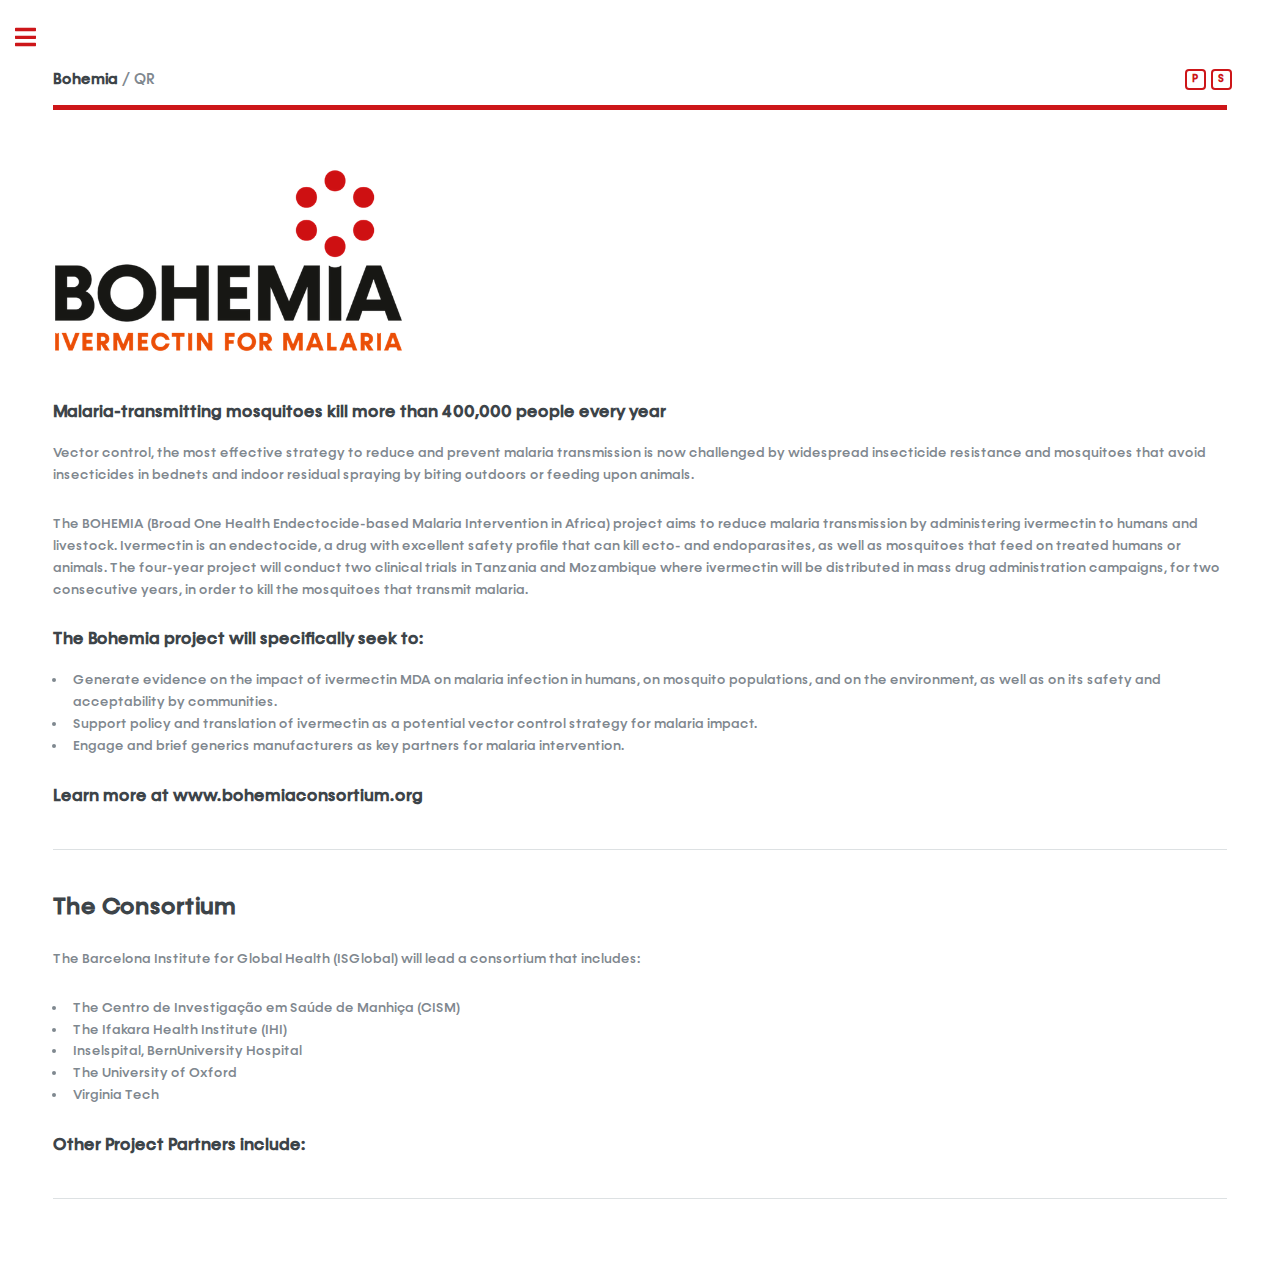
==== bohemia.html @ 55db7f3d "change to bohemia qr site" ====
<!DOCTYPE HTML>
<!--
	Editorial by HTML5 UP
	html5up.net | @ajlkn
	Free for personal and commercial use under the CCA 3.0 license (html5up.net/license)
-->
<html>
	<head>
		<title>Bohemia QR</title>
		<meta charset="utf-8" />
		<meta name="viewport" content="width=device-width, initial-scale=1, user-scalable=no" />
		<link rel="stylesheet" href="assets/css/main.css" />
	</head>
	<body class="is-preload">

		<!-- Wrapper -->
			<div id="wrapper">

				<!-- Main -->
					<div id="main">
						<div class="inner">

							<!-- Header -->
								<header id="header">
									<a href="index.html" class="logo"><strong>Bohemia</strong> / QR</a>
									<ul class="icons">
										<li><a href="#" class="button small"><span class="label">P</span></a></li>
										<li><a href="#" class="button small"><span class="label">S</span></a></li>
									</ul>
								</header>

							<!-- Content -->
								<section>

									<span class="image main"><img src="images/bohemia_logo.png" alt="" /></span>
                                    
                                    <h3>Malaria-transmitting mosquitoes kill more than 400,000 people every year</h3>
									<p>Vector control, the most effective strategy to reduce and prevent malaria transmission is now challenged by widespread insecticide resistance and mosquitoes that avoid insecticides in bednets and indoor residual spraying by biting outdoors or feeding upon animals.</p>
                                    <p>The BOHEMIA (Broad One Health Endectocide-based Malaria Intervention in Africa) project aims to reduce malaria transmission by administering ivermectin to humans and livestock. Ivermectin is an endectocide, a drug with excellent safety profile that can kill ecto- and endoparasites, as well as mosquitoes that feed on treated humans or animals. The four-year project will conduct two clinical trials in Tanzania and Mozambique where ivermectin will be distributed in mass drug administration campaigns, for two consecutive years, in order to kill the mosquitoes that transmit malaria.</p>
                                    
                                    <h3>The Bohemia project will specifically seek to:</h3>
                                    <ul>
                                        <li>Generate evidence on the impact of ivermectin MDA on malaria infection in humans, on mosquito populations, and on the environment, as well as on its safety and acceptability by communities.</li>
                                        <li>Support policy and translation of ivermectin as a potential vector control strategy for malaria impact.</li>
                                        <li>Engage and brief generics manufacturers as key partners for malaria intervention.</li>
                                    </ul>
                                    
                                    <h3>Learn more at <a href="www.bohemiaconsortium.org" target="_blank">www.bohemiaconsortium.org</a></h3>

									<hr class="major" />

									<h2>The Consortium</h2>
                                    <p>The Barcelona Institute for Global Health (ISGlobal) will lead a consortium that includes:</p>
                                    <ul>
                                        <li>The Centro de Investigação em Saúde de Manhiça (CISM)</li>
                                        <li>The Ifakara Health Institute (IHI)</li>
                                        <li>Inselspital, BernUniversity Hospital</li>
                                        <li>The University of Oxford</li>
                                        <li>Virginia Tech</li>
                                    </ul>
                                    
                                    <h3>Other Project Partners include:</h3>
								

									<hr class="major" />


								</section>
    

						</div>
					</div>

								<!-- Sidebar -->
					<div id="sidebar">
						<div class="inner">

							<!-- Menu -->
								<nav id="menu">
									<header class="major">
										<h2>Menu</h2>
									</header>
									<ul>
										<li><a href="index.html">Homepage</a></li>
										<li><a href="bohemia.html">About the Bohemia Project</a></li>
                                        <li>
											<span class="opener">Information for Fieldworkers</span>
											<ul>
												<li><a href="census_user_guide.pdf" target="_blank">Census Data Entry Guide</a></li>
												<li><a href="faq.html">FAQ</a></li>
											</ul>
										</li>
										<li><a href="fwdata.html">Fieldworker Data</a></li>
                                        <li><a href="contact.html">Contact</a></li>
									</ul>
                            </nav>
                            <!-- Icons -->
								<footer id="footer">
									<ul class="icons">
										<li><a href="#" class="icon brands fa-twitter"><span class="label">Twitter</span></a></li>
										<li><a href="#" class="icon brands fa-facebook-f"><span class="label">Facebook</span></a></li>
										<li><a href="#" class="icon brands fa-instagram"><span class="label">Instagram</span></a></li>
									</ul>
								</footer>
						</div>
					</div>

						</div>
	

		<!-- Scripts -->
			<script src="assets/js/jquery.min.js"></script>
			<script src="assets/js/browser.min.js"></script>
			<script src="assets/js/breakpoints.min.js"></script>
			<script src="assets/js/util.js"></script>
			<script src="assets/js/main.js"></script>

	</body>
</html>
---- assets/css/main.css ----
@import url(fontawesome-all.min.css);
@import url("https://fonts.googleapis.com/css?family=Open+Sans:400,600,400italic,600italic|Roboto+Slab:400,700");
@font-face {
  font-family: 'Konnect-Medium';
  src: url('/assets/KonnectMedium/Konnect-Medium.eot');
  src: url('/assets/KonnectMedium/Konnect-Medium.eot?#iefix') format('embedded-opentype'),
       url('/assets/KonnectMedium/Konnect-Medium.svg#Konnect-Medium') format('svg'),
       url('/assets/KonnectMedium/Konnect-Medium.ttf') format('truetype'),
       url('/assets/KonnectMedium/Konnect-Medium.woff') format('woff'),
       url('/assets/KonnectMedium/Konnect-Medium.woff2') format('woff2');
  font-weight: normal;
  font-style: normal;
}
/*
	Editorial by HTML5 UP
	html5up.net | @ajlkn
	Free for personal and commercial use under the CCA 3.0 license (html5up.net/license)
*/
html, body, div, span, applet, object,
iframe, h1, h2, h3, h4, h5, h6, p, blockquote,
pre, a, abbr, acronym, address, big, cite,
code, del, dfn, em, img, ins, kbd, q, s, samp,
small, strike, strong, sub, sup, tt, var, b,
u, i, center, dl, dt, dd, ol, ul, li, fieldset,
form, label, legend, table, caption, tbody,
tfoot, thead, tr, th, td, article, aside,
canvas, details, embed, figure, figcaption,
footer, header, hgroup, menu, nav, output, ruby,
section, summary, time, mark, audio, video {
  margin: 0;
  padding: 0;
  border: 0;
  font-size: 100%;
  font: inherit;
  vertical-align: baseline; }

article, aside, details, figcaption, figure,
footer, header, hgroup, menu, nav, section {
  display: block; }

body {
  line-height: 1; }

ol, ul {
  list-style: none; }

blockquote, q {
  quotes: none; }
  blockquote:before, blockquote:after, q:before, q:after {
    content: '';
    content: none; }

table {
  border-collapse: collapse;
  border-spacing: 0; }

body {
  -webkit-text-size-adjust: none; }

mark {
  background-color: transparent;
  color: inherit; }

input::-moz-focus-inner {
  border: 0;
  padding: 0; }

input, select, textarea {
  -moz-appearance: none;
  -webkit-appearance: none;
  -ms-appearance: none;
  appearance: none; }

/* Basic */
@-ms-viewport {
  width: device-width; }

body {
  -ms-overflow-style: scrollbar; }

@media screen and (max-width: 480px) {
  html, body {
    min-width: 320px; } }

html {
  box-sizing: border-box; }

*, *:before, *:after {
  box-sizing: inherit; }

body {
  background: #ffffff; }
  body.is-preload *, body.is-preload *:before, body.is-preload *:after, body.is-resizing *, body.is-resizing *:before, body.is-resizing *:after {
    -moz-animation: none !important;
    -webkit-animation: none !important;
    -ms-animation: none !important;
    animation: none !important;
    -moz-transition: none !important;
    -webkit-transition: none !important;
    -ms-transition: none !important;
    transition: none !important; }

/* Type */
body, input, select, textarea {
  color: #7f888f;
  font-family: 'Konnect-Medium';
  font-size: 13pt;
  font-weight: 400;
  line-height: 1.65; }
  @media screen and (max-width: 1680px) {
    body, input, select, textarea {
      font-size: 11pt; } }
  @media screen and (max-width: 1280px) {
    body, input, select, textarea {
      font-size: 10pt; } }
  @media screen and (max-width: 360px) {
    body, input, select, textarea {
      font-size: 9pt; } }

a {
  -moz-transition: color 0.2s ease-in-out, border-bottom-color 0.2s ease-in-out;
  -webkit-transition: color 0.2s ease-in-out, border-bottom-color 0.2s ease-in-out;
  -ms-transition: color 0.2s ease-in-out, border-bottom-color 0.2s ease-in-out;
  transition: color 0.2s ease-in-out, border-bottom-color 0.2s ease-in-out;
  border-bottom: dotted 1px;
  color: rgb(205, 22, 25);
  text-decoration: none; }
  a:hover {
    border-bottom-color: rgb(205, 22, 25);
    color: rgb(205, 22, 25) !important; }
    a:hover strong {
      color: inherit; }

strong, b {
  color: #3d4449;
  font-weight: 600; }

em, i {
  font-style: italic; }

p {
  margin: 0 0 2em 0; }

h1, h2, h3, h4, h5, h6 {
  color: #3d4449;
  font-family: 'Konnect-Medium';
  font-weight: 700;
  line-height: 1.5;
  margin: 0 0 1em 0; }
  h1 a, h2 a, h3 a, h4 a, h5 a, h6 a {
    color: inherit;
    text-decoration: none;
    border-bottom: 0; }

h1 {
  font-size: 4em;
  margin: 0 0 0.5em 0;
  line-height: 1.3; }

h2 {
  font-size: 1.75em; }

h3 {
  font-size: 1.25em; }

h4 {
  font-size: 1.1em; }

h5 {
  font-size: 0.9em; }

h6 {
  font-size: 0.7em; }

@media screen and (max-width: 1680px) {
  h1 {
    font-size: 3.5em; } }

@media screen and (max-width: 980px) {
  h1 {
    font-size: 3.25em; } }

@media screen and (max-width: 736px) {
  h1 {
    font-size: 2em;
    line-height: 1.4; }
  h2 {
    font-size: 1.5em; } }

sub {
  font-size: 0.8em;
  position: relative;
  top: 0.5em; }

sup {
  font-size: 0.8em;
  position: relative;
  top: -0.5em; }

blockquote {
  border-left: solid 3px rgba(210, 215, 217, 0.75);
  font-style: italic;
  margin: 0 0 2em 0;
  padding: 0.5em 0 0.5em 2em; }

code {
  background: rgba(230, 235, 237, 0.25);
  border-radius: 0.375em;
  border: solid 1px rgba(210, 215, 217, 0.75);
  font-family: "Courier New", monospace;
  font-size: 0.9em;
  margin: 0 0.25em;
  padding: 0.25em 0.65em; }

pre {
  -webkit-overflow-scrolling: touch;
  font-family: "Courier New", monospace;
  font-size: 0.9em;
  margin: 0 0 2em 0; }
  pre code {
    display: block;
    line-height: 1.75;
    padding: 1em 1.5em;
    overflow-x: auto; }

hr {
  border: 0;
  border-bottom: solid 1px rgba(210, 215, 217, 0.75);
  margin: 2em 0; }
  hr.major {
    margin: 3em 0; }

.align-left {
  text-align: left; }

.align-center {
  text-align: center; }

.align-right {
  text-align: right; }

/* Row */
.row {
  display: flex;
  flex-wrap: wrap;
  box-sizing: border-box;
  align-items: stretch; }
  .row > * {
    box-sizing: border-box; }
  .row.gtr-uniform > * > :last-child {
    margin-bottom: 0; }
  .row.aln-left {
    justify-content: flex-start; }
  .row.aln-center {
    justify-content: center; }
  .row.aln-right {
    justify-content: flex-end; }
  .row.aln-top {
    align-items: flex-start; }
  .row.aln-middle {
    align-items: center; }
  .row.aln-bottom {
    align-items: flex-end; }
  .row > .imp {
    order: -1; }
  .row > .col-1 {
    width: 8.33333%; }
  .row > .off-1 {
    margin-left: 8.33333%; }
  .row > .col-2 {
    width: 16.66667%; }
  .row > .off-2 {
    margin-left: 16.66667%; }
  .row > .col-3 {
    width: 25%; }
  .row > .off-3 {
    margin-left: 25%; }
  .row > .col-4 {
    width: 33.33333%; }
  .row > .off-4 {
    margin-left: 33.33333%; }
  .row > .col-5 {
    width: 41.66667%; }
  .row > .off-5 {
    margin-left: 41.66667%; }
  .row > .col-6 {
    width: 50%; }
  .row > .off-6 {
    margin-left: 50%; }
  .row > .col-7 {
    width: 58.33333%; }
  .row > .off-7 {
    margin-left: 58.33333%; }
  .row > .col-8 {
    width: 66.66667%; }
  .row > .off-8 {
    margin-left: 66.66667%; }
  .row > .col-9 {
    width: 75%; }
  .row > .off-9 {
    margin-left: 75%; }
  .row > .col-10 {
    width: 83.33333%; }
  .row > .off-10 {
    margin-left: 83.33333%; }
  .row > .col-11 {
    width: 91.66667%; }
  .row > .off-11 {
    margin-left: 91.66667%; }
  .row > .col-12 {
    width: 100%; }
  .row > .off-12 {
    margin-left: 100%; }
  .row.gtr-0 {
    margin-top: 0;
    margin-left: 0em; }
    .row.gtr-0 > * {
      padding: 0 0 0 0em; }
    .row.gtr-0.gtr-uniform {
      margin-top: 0em; }
      .row.gtr-0.gtr-uniform > * {
        padding-top: 0em; }
  .row.gtr-25 {
    margin-top: 0;
    margin-left: -0.375em; }
    .row.gtr-25 > * {
      padding: 0 0 0 0.375em; }
    .row.gtr-25.gtr-uniform {
      margin-top: -0.375em; }
      .row.gtr-25.gtr-uniform > * {
        padding-top: 0.375em; }
  .row.gtr-50 {
    margin-top: 0;
    margin-left: -0.75em; }
    .row.gtr-50 > * {
      padding: 0 0 0 0.75em; }
    .row.gtr-50.gtr-uniform {
      margin-top: -0.75em; }
      .row.gtr-50.gtr-uniform > * {
        padding-top: 0.75em; }
  .row {
    margin-top: 0;
    margin-left: -1.5em; }
    .row > * {
      padding: 0 0 0 1.5em; }
    .row.gtr-uniform {
      margin-top: -1.5em; }
      .row.gtr-uniform > * {
        padding-top: 1.5em; }
  .row.gtr-150 {
    margin-top: 0;
    margin-left: -2.25em; }
    .row.gtr-150 > * {
      padding: 0 0 0 2.25em; }
    .row.gtr-150.gtr-uniform {
      margin-top: -2.25em; }
      .row.gtr-150.gtr-uniform > * {
        padding-top: 2.25em; }
  .row.gtr-200 {
    margin-top: 0;
    margin-left: -3em; }
    .row.gtr-200 > * {
      padding: 0 0 0 3em; }
    .row.gtr-200.gtr-uniform {
      margin-top: -3em; }
      .row.gtr-200.gtr-uniform > * {
        padding-top: 3em; }
  @media screen and (max-width: 1680px) {
    .row {
      display: flex;
      flex-wrap: wrap;
      box-sizing: border-box;
      align-items: stretch; }
      .row > * {
        box-sizing: border-box; }
      .row.gtr-uniform > * > :last-child {
        margin-bottom: 0; }
      .row.aln-left {
        justify-content: flex-start; }
      .row.aln-center {
        justify-content: center; }
      .row.aln-right {
        justify-content: flex-end; }
      .row.aln-top {
        align-items: flex-start; }
      .row.aln-middle {
        align-items: center; }
      .row.aln-bottom {
        align-items: flex-end; }
      .row > .imp-xlarge {
        order: -1; }
      .row > .col-1-xlarge {
        width: 8.33333%; }
      .row > .off-1-xlarge {
        margin-left: 8.33333%; }
      .row > .col-2-xlarge {
        width: 16.66667%; }
      .row > .off-2-xlarge {
        margin-left: 16.66667%; }
      .row > .col-3-xlarge {
        width: 25%; }
      .row > .off-3-xlarge {
        margin-left: 25%; }
      .row > .col-4-xlarge {
        width: 33.33333%; }
      .row > .off-4-xlarge {
        margin-left: 33.33333%; }
      .row > .col-5-xlarge {
        width: 41.66667%; }
      .row > .off-5-xlarge {
        margin-left: 41.66667%; }
      .row > .col-6-xlarge {
        width: 50%; }
      .row > .off-6-xlarge {
        margin-left: 50%; }
      .row > .col-7-xlarge {
        width: 58.33333%; }
      .row > .off-7-xlarge {
        margin-left: 58.33333%; }
      .row > .col-8-xlarge {
        width: 66.66667%; }
      .row > .off-8-xlarge {
        margin-left: 66.66667%; }
      .row > .col-9-xlarge {
        width: 75%; }
      .row > .off-9-xlarge {
        margin-left: 75%; }
      .row > .col-10-xlarge {
        width: 83.33333%; }
      .row > .off-10-xlarge {
        margin-left: 83.33333%; }
      .row > .col-11-xlarge {
        width: 91.66667%; }
      .row > .off-11-xlarge {
        margin-left: 91.66667%; }
      .row > .col-12-xlarge {
        width: 100%; }
      .row > .off-12-xlarge {
        margin-left: 100%; }
      .row.gtr-0 {
        margin-top: 0;
        margin-left: 0em; }
        .row.gtr-0 > * {
          padding: 0 0 0 0em; }
        .row.gtr-0.gtr-uniform {
          margin-top: 0em; }
          .row.gtr-0.gtr-uniform > * {
            padding-top: 0em; }
      .row.gtr-25 {
        margin-top: 0;
        margin-left: -0.375em; }
        .row.gtr-25 > * {
          padding: 0 0 0 0.375em; }
        .row.gtr-25.gtr-uniform {
          margin-top: -0.375em; }
          .row.gtr-25.gtr-uniform > * {
            padding-top: 0.375em; }
      .row.gtr-50 {
        margin-top: 0;
        margin-left: -0.75em; }
        .row.gtr-50 > * {
          padding: 0 0 0 0.75em; }
        .row.gtr-50.gtr-uniform {
          margin-top: -0.75em; }
          .row.gtr-50.gtr-uniform > * {
            padding-top: 0.75em; }
      .row {
        margin-top: 0;
        margin-left: -1.5em; }
        .row > * {
          padding: 0 0 0 1.5em; }
        .row.gtr-uniform {
          margin-top: -1.5em; }
          .row.gtr-uniform > * {
            padding-top: 1.5em; }
      .row.gtr-150 {
        margin-top: 0;
        margin-left: -2.25em; }
        .row.gtr-150 > * {
          padding: 0 0 0 2.25em; }
        .row.gtr-150.gtr-uniform {
          margin-top: -2.25em; }
          .row.gtr-150.gtr-uniform > * {
            padding-top: 2.25em; }
      .row.gtr-200 {
        margin-top: 0;
        margin-left: -3em; }
        .row.gtr-200 > * {
          padding: 0 0 0 3em; }
        .row.gtr-200.gtr-uniform {
          margin-top: -3em; }
          .row.gtr-200.gtr-uniform > * {
            padding-top: 3em; } }
  @media screen and (max-width: 1280px) {
    .row {
      display: flex;
      flex-wrap: wrap;
      box-sizing: border-box;
      align-items: stretch; }
      .row > * {
        box-sizing: border-box; }
      .row.gtr-uniform > * > :last-child {
        margin-bottom: 0; }
      .row.aln-left {
        justify-content: flex-start; }
      .row.aln-center {
        justify-content: center; }
      .row.aln-right {
        justify-content: flex-end; }
      .row.aln-top {
        align-items: flex-start; }
      .row.aln-middle {
        align-items: center; }
      .row.aln-bottom {
        align-items: flex-end; }
      .row > .imp-large {
        order: -1; }
      .row > .col-1-large {
        width: 8.33333%; }
      .row > .off-1-large {
        margin-left: 8.33333%; }
      .row > .col-2-large {
        width: 16.66667%; }
      .row > .off-2-large {
        margin-left: 16.66667%; }
      .row > .col-3-large {
        width: 25%; }
      .row > .off-3-large {
        margin-left: 25%; }
      .row > .col-4-large {
        width: 33.33333%; }
      .row > .off-4-large {
        margin-left: 33.33333%; }
      .row > .col-5-large {
        width: 41.66667%; }
      .row > .off-5-large {
        margin-left: 41.66667%; }
      .row > .col-6-large {
        width: 50%; }
      .row > .off-6-large {
        margin-left: 50%; }
      .row > .col-7-large {
        width: 58.33333%; }
      .row > .off-7-large {
        margin-left: 58.33333%; }
      .row > .col-8-large {
        width: 66.66667%; }
      .row > .off-8-large {
        margin-left: 66.66667%; }
      .row > .col-9-large {
        width: 75%; }
      .row > .off-9-large {
        margin-left: 75%; }
      .row > .col-10-large {
        width: 83.33333%; }
      .row > .off-10-large {
        margin-left: 83.33333%; }
      .row > .col-11-large {
        width: 91.66667%; }
      .row > .off-11-large {
        margin-left: 91.66667%; }
      .row > .col-12-large {
        width: 100%; }
      .row > .off-12-large {
        margin-left: 100%; }
      .row.gtr-0 {
        margin-top: 0;
        margin-left: 0em; }
        .row.gtr-0 > * {
          padding: 0 0 0 0em; }
        .row.gtr-0.gtr-uniform {
          margin-top: 0em; }
          .row.gtr-0.gtr-uniform > * {
            padding-top: 0em; }
      .row.gtr-25 {
        margin-top: 0;
        margin-left: -0.375em; }
        .row.gtr-25 > * {
          padding: 0 0 0 0.375em; }
        .row.gtr-25.gtr-uniform {
          margin-top: -0.375em; }
          .row.gtr-25.gtr-uniform > * {
            padding-top: 0.375em; }
      .row.gtr-50 {
        margin-top: 0;
        margin-left: -0.75em; }
        .row.gtr-50 > * {
          padding: 0 0 0 0.75em; }
        .row.gtr-50.gtr-uniform {
          margin-top: -0.75em; }
          .row.gtr-50.gtr-uniform > * {
            padding-top: 0.75em; }
      .row {
        margin-top: 0;
        margin-left: -1.5em; }
        .row > * {
          padding: 0 0 0 1.5em; }
        .row.gtr-uniform {
          margin-top: -1.5em; }
          .row.gtr-uniform > * {
            padding-top: 1.5em; }
      .row.gtr-150 {
        margin-top: 0;
        margin-left: -2.25em; }
        .row.gtr-150 > * {
          padding: 0 0 0 2.25em; }
        .row.gtr-150.gtr-uniform {
          margin-top: -2.25em; }
          .row.gtr-150.gtr-uniform > * {
            padding-top: 2.25em; }
      .row.gtr-200 {
        margin-top: 0;
        margin-left: -3em; }
        .row.gtr-200 > * {
          padding: 0 0 0 3em; }
        .row.gtr-200.gtr-uniform {
          margin-top: -3em; }
          .row.gtr-200.gtr-uniform > * {
            padding-top: 3em; } }
  @media screen and (max-width: 980px) {
    .row {
      display: flex;
      flex-wrap: wrap;
      box-sizing: border-box;
      align-items: stretch; }
      .row > * {
        box-sizing: border-box; }
      .row.gtr-uniform > * > :last-child {
        margin-bottom: 0; }
      .row.aln-left {
        justify-content: flex-start; }
      .row.aln-center {
        justify-content: center; }
      .row.aln-right {
        justify-content: flex-end; }
      .row.aln-top {
        align-items: flex-start; }
      .row.aln-middle {
        align-items: center; }
      .row.aln-bottom {
        align-items: flex-end; }
      .row > .imp-medium {
        order: -1; }
      .row > .col-1-medium {
        width: 8.33333%; }
      .row > .off-1-medium {
        margin-left: 8.33333%; }
      .row > .col-2-medium {
        width: 16.66667%; }
      .row > .off-2-medium {
        margin-left: 16.66667%; }
      .row > .col-3-medium {
        width: 25%; }
      .row > .off-3-medium {
        margin-left: 25%; }
      .row > .col-4-medium {
        width: 33.33333%; }
      .row > .off-4-medium {
        margin-left: 33.33333%; }
      .row > .col-5-medium {
        width: 41.66667%; }
      .row > .off-5-medium {
        margin-left: 41.66667%; }
      .row > .col-6-medium {
        width: 50%; }
      .row > .off-6-medium {
        margin-left: 50%; }
      .row > .col-7-medium {
        width: 58.33333%; }
      .row > .off-7-medium {
        margin-left: 58.33333%; }
      .row > .col-8-medium {
        width: 66.66667%; }
      .row > .off-8-medium {
        margin-left: 66.66667%; }
      .row > .col-9-medium {
        width: 75%; }
      .row > .off-9-medium {
        margin-left: 75%; }
      .row > .col-10-medium {
        width: 83.33333%; }
      .row > .off-10-medium {
        margin-left: 83.33333%; }
      .row > .col-11-medium {
        width: 91.66667%; }
      .row > .off-11-medium {
        margin-left: 91.66667%; }
      .row > .col-12-medium {
        width: 100%; }
      .row > .off-12-medium {
        margin-left: 100%; }
      .row.gtr-0 {
        margin-top: 0;
        margin-left: 0em; }
        .row.gtr-0 > * {
          padding: 0 0 0 0em; }
        .row.gtr-0.gtr-uniform {
          margin-top: 0em; }
          .row.gtr-0.gtr-uniform > * {
            padding-top: 0em; }
      .row.gtr-25 {
        margin-top: 0;
        margin-left: -0.375em; }
        .row.gtr-25 > * {
          padding: 0 0 0 0.375em; }
        .row.gtr-25.gtr-uniform {
          margin-top: -0.375em; }
          .row.gtr-25.gtr-uniform > * {
            padding-top: 0.375em; }
      .row.gtr-50 {
        margin-top: 0;
        margin-left: -0.75em; }
        .row.gtr-50 > * {
          padding: 0 0 0 0.75em; }
        .row.gtr-50.gtr-uniform {
          margin-top: -0.75em; }
          .row.gtr-50.gtr-uniform > * {
            padding-top: 0.75em; }
      .row {
        margin-top: 0;
        margin-left: -1.5em; }
        .row > * {
          padding: 0 0 0 1.5em; }
        .row.gtr-uniform {
          margin-top: -1.5em; }
          .row.gtr-uniform > * {
            padding-top: 1.5em; }
      .row.gtr-150 {
        margin-top: 0;
        margin-left: -2.25em; }
        .row.gtr-150 > * {
          padding: 0 0 0 2.25em; }
        .row.gtr-150.gtr-uniform {
          margin-top: -2.25em; }
          .row.gtr-150.gtr-uniform > * {
            padding-top: 2.25em; }
      .row.gtr-200 {
        margin-top: 0;
        margin-left: -3em; }
        .row.gtr-200 > * {
          padding: 0 0 0 3em; }
        .row.gtr-200.gtr-uniform {
          margin-top: -3em; }
          .row.gtr-200.gtr-uniform > * {
            padding-top: 3em; } }
  @media screen and (max-width: 736px) {
    .row {
      display: flex;
      flex-wrap: wrap;
      box-sizing: border-box;
      align-items: stretch; }
      .row > * {
        box-sizing: border-box; }
      .row.gtr-uniform > * > :last-child {
        margin-bottom: 0; }
      .row.aln-left {
        justify-content: flex-start; }
      .row.aln-center {
        justify-content: center; }
      .row.aln-right {
        justify-content: flex-end; }
      .row.aln-top {
        align-items: flex-start; }
      .row.aln-middle {
        align-items: center; }
      .row.aln-bottom {
        align-items: flex-end; }
      .row > .imp-small {
        order: -1; }
      .row > .col-1-small {
        width: 8.33333%; }
      .row > .off-1-small {
        margin-left: 8.33333%; }
      .row > .col-2-small {
        width: 16.66667%; }
      .row > .off-2-small {
        margin-left: 16.66667%; }
      .row > .col-3-small {
        width: 25%; }
      .row > .off-3-small {
        margin-left: 25%; }
      .row > .col-4-small {
        width: 33.33333%; }
      .row > .off-4-small {
        margin-left: 33.33333%; }
      .row > .col-5-small {
        width: 41.66667%; }
      .row > .off-5-small {
        margin-left: 41.66667%; }
      .row > .col-6-small {
        width: 50%; }
      .row > .off-6-small {
        margin-left: 50%; }
      .row > .col-7-small {
        width: 58.33333%; }
      .row > .off-7-small {
        margin-left: 58.33333%; }
      .row > .col-8-small {
        width: 66.66667%; }
      .row > .off-8-small {
        margin-left: 66.66667%; }
      .row > .col-9-small {
        width: 75%; }
      .row > .off-9-small {
        margin-left: 75%; }
      .row > .col-10-small {
        width: 83.33333%; }
      .row > .off-10-small {
        margin-left: 83.33333%; }
      .row > .col-11-small {
        width: 91.66667%; }
      .row > .off-11-small {
        margin-left: 91.66667%; }
      .row > .col-12-small {
        width: 100%; }
      .row > .off-12-small {
        margin-left: 100%; }
      .row.gtr-0 {
        margin-top: 0;
        margin-left: 0em; }
        .row.gtr-0 > * {
          padding: 0 0 0 0em; }
        .row.gtr-0.gtr-uniform {
          margin-top: 0em; }
          .row.gtr-0.gtr-uniform > * {
            padding-top: 0em; }
      .row.gtr-25 {
        margin-top: 0;
        margin-left: -0.375em; }
        .row.gtr-25 > * {
          padding: 0 0 0 0.375em; }
        .row.gtr-25.gtr-uniform {
          margin-top: -0.375em; }
          .row.gtr-25.gtr-uniform > * {
            padding-top: 0.375em; }
      .row.gtr-50 {
        margin-top: 0;
        margin-left: -0.75em; }
        .row.gtr-50 > * {
          padding: 0 0 0 0.75em; }
        .row.gtr-50.gtr-uniform {
          margin-top: -0.75em; }
          .row.gtr-50.gtr-uniform > * {
            padding-top: 0.75em; }
      .row {
        margin-top: 0;
        margin-left: -1.5em; }
        .row > * {
          padding: 0 0 0 1.5em; }
        .row.gtr-uniform {
          margin-top: -1.5em; }
          .row.gtr-uniform > * {
            padding-top: 1.5em; }
      .row.gtr-150 {
        margin-top: 0;
        margin-left: -2.25em; }
        .row.gtr-150 > * {
          padding: 0 0 0 2.25em; }
        .row.gtr-150.gtr-uniform {
          margin-top: -2.25em; }
          .row.gtr-150.gtr-uniform > * {
            padding-top: 2.25em; }
      .row.gtr-200 {
        margin-top: 0;
        margin-left: -3em; }
        .row.gtr-200 > * {
          padding: 0 0 0 3em; }
        .row.gtr-200.gtr-uniform {
          margin-top: -3em; }
          .row.gtr-200.gtr-uniform > * {
            padding-top: 3em; } }
  @media screen and (max-width: 480px) {
    .row {
      display: flex;
      flex-wrap: wrap;
      box-sizing: border-box;
      align-items: stretch; }
      .row > * {
        box-sizing: border-box; }
      .row.gtr-uniform > * > :last-child {
        margin-bottom: 0; }
      .row.aln-left {
        justify-content: flex-start; }
      .row.aln-center {
        justify-content: center; }
      .row.aln-right {
        justify-content: flex-end; }
      .row.aln-top {
        align-items: flex-start; }
      .row.aln-middle {
        align-items: center; }
      .row.aln-bottom {
        align-items: flex-end; }
      .row > .imp-xsmall {
        order: -1; }
      .row > .col-1-xsmall {
        width: 8.33333%; }
      .row > .off-1-xsmall {
        margin-left: 8.33333%; }
      .row > .col-2-xsmall {
        width: 16.66667%; }
      .row > .off-2-xsmall {
        margin-left: 16.66667%; }
      .row > .col-3-xsmall {
        width: 25%; }
      .row > .off-3-xsmall {
        margin-left: 25%; }
      .row > .col-4-xsmall {
        width: 33.33333%; }
      .row > .off-4-xsmall {
        margin-left: 33.33333%; }
      .row > .col-5-xsmall {
        width: 41.66667%; }
      .row > .off-5-xsmall {
        margin-left: 41.66667%; }
      .row > .col-6-xsmall {
        width: 50%; }
      .row > .off-6-xsmall {
        margin-left: 50%; }
      .row > .col-7-xsmall {
        width: 58.33333%; }
      .row > .off-7-xsmall {
        margin-left: 58.33333%; }
      .row > .col-8-xsmall {
        width: 66.66667%; }
      .row > .off-8-xsmall {
        margin-left: 66.66667%; }
      .row > .col-9-xsmall {
        width: 75%; }
      .row > .off-9-xsmall {
        margin-left: 75%; }
      .row > .col-10-xsmall {
        width: 83.33333%; }
      .row > .off-10-xsmall {
        margin-left: 83.33333%; }
      .row > .col-11-xsmall {
        width: 91.66667%; }
      .row > .off-11-xsmall {
        margin-left: 91.66667%; }
      .row > .col-12-xsmall {
        width: 100%; }
      .row > .off-12-xsmall {
        margin-left: 100%; }
      .row.gtr-0 {
        margin-top: 0;
        margin-left: 0em; }
        .row.gtr-0 > * {
          padding: 0 0 0 0em; }
        .row.gtr-0.gtr-uniform {
          margin-top: 0em; }
          .row.gtr-0.gtr-uniform > * {
            padding-top: 0em; }
      .row.gtr-25 {
        margin-top: 0;
        margin-left: -0.375em; }
        .row.gtr-25 > * {
          padding: 0 0 0 0.375em; }
        .row.gtr-25.gtr-uniform {
          margin-top: -0.375em; }
          .row.gtr-25.gtr-uniform > * {
            padding-top: 0.375em; }
      .row.gtr-50 {
        margin-top: 0;
        margin-left: -0.75em; }
        .row.gtr-50 > * {
          padding: 0 0 0 0.75em; }
        .row.gtr-50.gtr-uniform {
          margin-top: -0.75em; }
          .row.gtr-50.gtr-uniform > * {
            padding-top: 0.75em; }
      .row {
        margin-top: 0;
        margin-left: -1.5em; }
        .row > * {
          padding: 0 0 0 1.5em; }
        .row.gtr-uniform {
          margin-top: -1.5em; }
          .row.gtr-uniform > * {
            padding-top: 1.5em; }
      .row.gtr-150 {
        margin-top: 0;
        margin-left: -2.25em; }
        .row.gtr-150 > * {
          padding: 0 0 0 2.25em; }
        .row.gtr-150.gtr-uniform {
          margin-top: -2.25em; }
          .row.gtr-150.gtr-uniform > * {
            padding-top: 2.25em; }
      .row.gtr-200 {
        margin-top: 0;
        margin-left: -3em; }
        .row.gtr-200 > * {
          padding: 0 0 0 3em; }
        .row.gtr-200.gtr-uniform {
          margin-top: -3em; }
          .row.gtr-200.gtr-uniform > * {
            padding-top: 3em; } }

/* Section/Article */
section.special, article.special {
  text-align: center; }

header p {
  font-family: 'Konnect-Medium';
  font-size: 1em;
  font-weight: 400;
  letter-spacing: 0.075em;
  margin-top: -0.5em;
  text-transform: uppercase; }

header.major > :last-child {
  border-bottom: solid 3px rgb(205, 22, 25);
  display: inline-block;
  margin: 0 0 2em 0;
  padding: 0 0.75em 0.5em 0; }

header.main > :last-child {
  margin: 0 0 1em 0; }


/* Box */
.box {
  border-radius: 0.375em;
  border: solid 1px rgba(210, 215, 217, 0.75);
  margin-bottom: 2em;
  padding: 1.5em; }
  .box > :last-child,
  .box > :last-child > :last-child,
  .box > :last-child > :last-child > :last-child {
    margin-bottom: 0; }
  .box.alt {
    border: 0;
    border-radius: 0;
    padding: 0; }

/* Icon */
.icon {
  text-decoration: none;
  border-bottom: none;
  position: relative; }
  .icon:before {
    -moz-osx-font-smoothing: grayscale;
    -webkit-font-smoothing: antialiased;
    display: inline-block;
    font-style: normal;
    font-variant: normal;
    text-rendering: auto;
    line-height: 1;
    text-transform: none !important;
    font-family: 'Font Awesome 5 Free';
    font-weight: 400; }
  .icon > .label {
    display: none; }
  .icon:before {
    line-height: inherit; }
  .icon.solid:before {
    font-weight: 900; }
  .icon.brands:before {
    font-family: 'Font Awesome 5 Brands'; }

/* Image */
.image {
  border-radius: 0.375em;
  border: 0;
  display: inline-block;
  position: relative; }
  .image img {
    border-radius: 0.375em;
    display: block; }
  .image.left, .image.right {
    max-width: 40%; }
    .image.left img, .image.right img {
      width: 100%; }
  .image.left {
    float: left;
    padding: 0 1.5em 1em 0;
    top: 0.25em; }
  .image.right {
    float: right;
    padding: 0 0 1em 1.5em;
    top: 0.25em; }
  .image.fit {
    display: block;
    margin: 0 0 2em 0;
    width: 100%; }
    .image.fit img {
      width: 100%; }
  .image.main {
    display: block;
    margin: 0 0 3em 0;
    width: 30%; }
    .image.main img {
      width: 100%; }

a.image {
  overflow: hidden; }
  a.image img {
    -moz-transition: -moz-transform 0.2s ease;
    -webkit-transition: -webkit-transform 0.2s ease;
    -ms-transition: -ms-transform 0.2s ease;
    transition: transform 0.2s ease; }
  a.image:hover img {
    -moz-transform: scale(1.075);
    -webkit-transform: scale(1.075);
    -ms-transform: scale(1.075);
    transform: scale(1.075); }

/* List */
ol {
  list-style: decimal;
  margin: 0 0 2em 0;
  padding-left: 1.25em; }
  ol li {
    padding-left: 0.25em; }

ul {
  list-style: disc;
  margin: 0 0 2em 0;
  padding-left: 1em; }
  ul li {
    padding-left: 0.5em; }
  ul.alt {
    list-style: none;
    padding-left: 0; }
    ul.alt li {
      border-top: solid 1px rgba(210, 215, 217, 0.75);
      padding: 0.5em 0; }
      ul.alt li:first-child {
        border-top: 0;
        padding-top: 0; }

/* Actions */
ul.actions {
  display: -moz-flex;
  display: -webkit-flex;
  display: -ms-flex;
  display: flex;
  cursor: default;
  list-style: none;
  margin-left: -1em;
  padding-left: 0; }
  ul.actions li {
    padding: 0 0 0 1em;
    vertical-align: middle; }
  ul.actions.special {
    -moz-justify-content: center;
    -webkit-justify-content: center;
    -ms-justify-content: center;
    justify-content: center;
    width: 100%;
    margin-left: 0; }
    ul.actions.special li:first-child {
      padding-left: 0; }
  ul.actions.stacked {
    -moz-flex-direction: column;
    -webkit-flex-direction: column;
    -ms-flex-direction: column;
    flex-direction: column;
    margin-left: 0; }
    ul.actions.stacked li {
      padding: 1.3em 0 0 0; }
      ul.actions.stacked li:first-child {
        padding-top: 0; }
  ul.actions.fit {
    width: calc(100% + 1em); }
    ul.actions.fit li {
      -moz-flex-grow: 1;
      -webkit-flex-grow: 1;
      -ms-flex-grow: 1;
      flex-grow: 1;
      -moz-flex-shrink: 1;
      -webkit-flex-shrink: 1;
      -ms-flex-shrink: 1;
      flex-shrink: 1;
      width: 100%; }
      ul.actions.fit li > * {
        width: 100%; }
    ul.actions.fit.stacked {
      width: 100%; }

/* Icons */
ul.icons {
  cursor: default;
  list-style: none;
  padding-left: 0; }
  ul.icons li {
    display: inline-block;
    padding: 0 1em 0 0; }
    ul.icons li:last-child {
      padding-right: 0; }
    ul.icons li .icon {
      color: inherit; }
      ul.icons li .icon:before {
        font-size: 1.25em; }

/* Contact */
ul.contact {
  list-style: none;
  padding: 0; }
  ul.contact li {
    text-decoration: none;
    border-top: solid 1px rgba(210, 215, 217, 0.75);
    margin: 1.5em 0 0 0;
    padding: 1.5em 0 0 3em;
    position: relative; }
    ul.contact li:before {
      -moz-osx-font-smoothing: grayscale;
      -webkit-font-smoothing: antialiased;
      display: inline-block;
      font-style: normal;
      font-variant: normal;
      text-rendering: auto;
      line-height: 1;
      text-transform: none !important;
      font-family: 'Font Awesome 5 Free';
      font-weight: 400; }
    ul.contact li:before {
      color: rgb(205, 22, 25);
      display: inline-block;
      font-size: 1.5em;
      height: 1.125em;
      left: 0;
      line-height: 1.125em;
      position: absolute;
      text-align: center;
      top: 1em;
      width: 1.5em; }
    ul.contact li:first-child {
      border-top: 0;
      margin-top: 0;
      padding-top: 0; }
      ul.contact li:first-child:before {
        top: 0; }
    ul.contact li a {
      color: inherit; }

/* Pagination */
ul.pagination {
  cursor: default;
  list-style: none;
  padding-left: 0; }
  ul.pagination li {
    display: inline-block;
    padding-left: 0;
    vertical-align: middle; }
    ul.pagination li > .page {
      -moz-transition: background-color 0.2s ease-in-out, color 0.2s ease-in-out;
      -webkit-transition: background-color 0.2s ease-in-out, color 0.2s ease-in-out;
      -ms-transition: background-color 0.2s ease-in-out, color 0.2s ease-in-out;
      transition: background-color 0.2s ease-in-out, color 0.2s ease-in-out;
      border-bottom: 0;
      border-radius: 0.375em;
      display: inline-block;
      font-size: 0.8em;
      font-weight: 600;
      height: 2em;
      line-height: 2em;
      margin: 0 0.125em;
      min-width: 2em;
      padding: 0 0.5em;
      text-align: center; }
      ul.pagination li > .page.active {
        background-color: rgb(205, 22, 25);
        color: #ffffff !important; }
        ul.pagination li > .page.active:hover {
          background-color: #f67878; }
        ul.pagination li > .page.active:active {
          background-color: #f45c5c; }
    ul.pagination li:first-child {
      padding-right: 0.75em; }
    ul.pagination li:last-child {
      padding-left: 0.75em; }
  @media screen and (max-width: 480px) {
    ul.pagination li:nth-child(n+2):nth-last-child(n+2) {
      display: none; }
    ul.pagination li:first-child {
      padding-right: 0; } }

/* Table */
.table-wrapper {
  -webkit-overflow-scrolling: touch;
  overflow-x: auto; }

table {
  margin: 0 0 2em 0;
  width: 100%; }
  table tbody tr {
    border: solid 1px rgba(210, 215, 217, 0.75);
    border-left: 0;
    border-right: 0; }
    table tbody tr:nth-child(2n + 1) {
      background-color: rgba(230, 235, 237, 0.25); }
  table td {
    padding: 0.75em 0.75em; }
  table th {
    color: #3d4449;
    font-size: 0.9em;
    font-weight: 600;
    padding: 0 0.75em 0.75em 0.75em;
    text-align: left; }
  table thead {
    border-bottom: solid 2px rgba(210, 215, 217, 0.75); }
  table tfoot {
    border-top: solid 2px rgba(210, 215, 217, 0.75); }
  table.alt {
    border-collapse: separate; }
    table.alt tbody tr td {
      border: solid 1px rgba(210, 215, 217, 0.75);
      border-left-width: 0;
      border-top-width: 0; }
      table.alt tbody tr td:first-child {
        border-left-width: 1px; }
    table.alt tbody tr:first-child td {
      border-top-width: 1px; }
    table.alt thead {
      border-bottom: 0; }
    table.alt tfoot {
      border-top: 0; }

/* Button */
input[type="submit"],
input[type="reset"],
input[type="button"],
button,
.button {
  -moz-appearance: none;
  -webkit-appearance: none;
  -ms-appearance: none;
  appearance: none;
  -moz-transition: background-color 0.2s ease-in-out, color 0.2s ease-in-out;
  -webkit-transition: background-color 0.2s ease-in-out, color 0.2s ease-in-out;
  -ms-transition: background-color 0.2s ease-in-out, color 0.2s ease-in-out;
  transition: background-color 0.2s ease-in-out, color 0.2s ease-in-out;
  background-color: transparent;
  border-radius: 0.375em;
  border: 0;
  box-shadow: inset 0 0 0 2px rgb(205, 22, 25);
  color: rgb(205, 22, 25) !important;
  cursor: pointer;
  display: inline-block;
  font-family: 'Konnect-Medium';
  font-size: 0.8em;
  font-weight: 700;
  height: 3.5em;
  letter-spacing: 0.075em;
  line-height: 3.5em;
  padding: 0 2.25em;
  text-align: center;
  text-decoration: none;
  text-transform: uppercase;
  white-space: nowrap; }
  input[type="submit"]:hover,
  input[type="reset"]:hover,
  input[type="button"]:hover,
  button:hover,
  .button:hover {
    background-color: rgb(205, 22, 25);
    color: #fff !important}
  input[type="submit"]:active,
  input[type="reset"]:active,
  input[type="button"]:active,
  button:active,
  .button:active {
    background-color: rgba(245, 106, 106, 0.15); }
  input[type="submit"].icon:before,
  input[type="reset"].icon:before,
  input[type="button"].icon:before,
  button.icon:before,
  .button.icon:before {
    margin-right: 0.5em; }
  input[type="submit"].fit,
  input[type="reset"].fit,
  input[type="button"].fit,
  button.fit,
  .button.fit {
    width: 100%; }
  input[type="submit"].small,
  input[type="reset"].small,
  input[type="button"].small,
  button.small,
  .button.small {
    font-size: 0.8em;
    padding: 0 .6em;
    height: 2em;
    line-height: 2em;
    margin: -.5em;
}
  input[type="submit"].large,
  input[type="reset"].large,
  input[type="button"].large,
  button.large,
  .button.large {
    font-size: 1em;
    height: 3em;
    line-height: 3em; 
    background-color: rgb(205, 22, 25) !important;
    color: #fff !important;
}
  .button.large:hover {
    background-color: #fff !important;
    color:rgb(205, 22, 25)  !important
}

  input[type="submit"].primary,
  input[type="reset"].primary,
  input[type="button"].primary,
  button.primary,
  .button.primary {
    background-color: #f56a6a;
    box-shadow: none;
    color: #ffffff !important; }
    input[type="submit"].primary:hover,
    input[type="reset"].primary:hover,
    input[type="button"].primary:hover,
    button.primary:hover,
    .button.primary:hover {
      background-color: #f67878; }
    input[type="submit"].primary:active,
    input[type="reset"].primary:active,
    input[type="button"].primary:active,
    button.primary:active,
    .button.primary:active {
      background-color: #f45c5c; }
  input[type="submit"].disabled, input[type="submit"]:disabled,
  input[type="reset"].disabled,
  input[type="reset"]:disabled,
  input[type="button"].disabled,
  input[type="button"]:disabled,
  button.disabled,
  button:disabled,
  .button.disabled,
  .button:disabled {
    pointer-events: none;
    opacity: 0.25; }

/* Mini Posts */
.mini-posts article {
  border-top: solid 1px rgba(210, 215, 217, 0.75);
  margin-top: 2em;
  padding-top: 2em; }
  .mini-posts article .image {
    display: block;
    margin: 0 0 1.5em 0; }
    .mini-posts article .image img {
      display: block;
      width: 100%; }
  .mini-posts article:first-child {
    border-top: 0;
    margin-top: 0;
    padding-top: 0; }

/* Features */
.features {
  display: -moz-flex;
  display: -webkit-flex;
  display: -ms-flex;
  display: flex;
  -moz-flex-wrap: wrap;
  -webkit-flex-wrap: wrap;
  -ms-flex-wrap: wrap;
  flex-wrap: wrap;
  margin: 0 0 2em -3em;
  width: calc(100% + 3em); }
  .features article {
    -moz-align-items: center;
    -webkit-align-items: center;
    -ms-align-items: center;
    align-items: center;
    display: -moz-flex;
    display: -webkit-flex;
    display: -ms-flex;
    display: flex;
    margin: 0 0 3em 3em;
    position: relative;
    width: calc(50% - 3em); }
    .features article:nth-child(2n - 1) {
      margin-right: 1.5em; }
    .features article:nth-child(2n) {
      margin-left: 1.5em; }
    .features article:nth-last-child(1), .features article:nth-last-child(2) {
      margin-bottom: 0; }
    .features article .icon {
      -moz-flex-grow: 0;
      -webkit-flex-grow: 0;
      -ms-flex-grow: 0;
      flex-grow: 0;
      -moz-flex-shrink: 0;
      -webkit-flex-shrink: 0;
      -ms-flex-shrink: 0;
      flex-shrink: 0;
      display: block;
      height: 10em;
      line-height: 10em;
      margin: 0 2em 0 0;
      text-align: center;
      width: 10em; }
      .features article .icon:before {
        color: #f56a6a;
        font-size: 2.75rem;
        position: relative;
        top: 0.05em; }
      .features article .icon:after {
        -moz-transform: rotate(45deg);
        -webkit-transform: rotate(45deg);
        -ms-transform: rotate(45deg);
        transform: rotate(45deg);
        border-radius: 0.25rem;
        border: solid 2px rgba(210, 215, 217, 0.75);
        content: '';
        display: block;
        height: 7em;
        left: 50%;
        margin: -3.5em 0 0 -3.5em;
        position: absolute;
        top: 50%;
        width: 7em; }
    .features article .content {
      -moz-flex-grow: 1;
      -webkit-flex-grow: 1;
      -ms-flex-grow: 1;
      flex-grow: 1;
      -moz-flex-shrink: 1;
      -webkit-flex-shrink: 1;
      -ms-flex-shrink: 1;
      flex-shrink: 1;
      width: 100%; }
      .features article .content > :last-child {
        margin-bottom: 0; }
  @media screen and (max-width: 980px) {
    .features {
      margin: 0 0 2em 0;
      width: 100%; }
      .features article {
        margin: 0 0 3em 0;
        width: 100%; }
        .features article:nth-child(2n - 1) {
          margin-right: 0; }
        .features article:nth-child(2n) {
          margin-left: 0; }
        .features article:nth-last-child(1), .features article:nth-last-child(2) {
          margin-bottom: 3em; }
        .features article:last-child {
          margin-bottom: 0; }
        .features article .icon {
          height: 8em;
          line-height: 8em;
          width: 8em; }
          .features article .icon:before {
            font-size: 2.25rem; }
          .features article .icon:after {
            height: 6em;
            margin: -3em 0 0 -3em;
            width: 6em; } }
  @media screen and (max-width: 480px) {
    .features article {
      -moz-flex-direction: column;
      -webkit-flex-direction: column;
      -ms-flex-direction: column;
      flex-direction: column;
      -moz-align-items: -moz-flex-start;
      -webkit-align-items: -webkit-flex-start;
      -ms-align-items: -ms-flex-start;
      align-items: flex-start; }
      .features article .icon {
        height: 6em;
        line-height: 6em;
        margin: 0 0 1.5em 0;
        width: 6em; }
        .features article .icon:before {
          font-size: 1.5rem; }
        .features article .icon:after {
          height: 4em;
          margin: -2em 0 0 -2em;
          width: 4em; } }
  @media screen and (max-width: 480px) {
    .features article .icon:before {
      font-size: 1.25rem; } }

/* Posts */
.posts {
  display: -moz-flex;
  display: -webkit-flex;
  display: -ms-flex;
  display: flex;
  -moz-flex-wrap: wrap;
  -webkit-flex-wrap: wrap;
  -ms-flex-wrap: wrap;
  flex-wrap: wrap;
  margin: 0 0 2em -6em;
  width: calc(100% + 6em); }
  .posts article {
    -moz-flex-grow: 0;
    -webkit-flex-grow: 0;
    -ms-flex-grow: 0;
    flex-grow: 0;
    -moz-flex-shrink: 1;
    -webkit-flex-shrink: 1;
    -ms-flex-shrink: 1;
    flex-shrink: 1;
    margin: 0 0 6em 6em;
    position: relative;
    width: calc(33.33333% - 6em); }
    .posts article:before {
      background: rgba(210, 215, 217, 0.75);
      content: '';
      display: block;
      height: calc(100% + 6em);
      left: -3em;
      position: absolute;
      top: 0;
      width: 1px; }
    .posts article:after {
      background: rgba(210, 215, 217, 0.75);
      bottom: -3em;
      content: '';
      display: block;
      height: 1px;
      position: absolute;
      right: 0;
      width: calc(100% + 6em); }
    .posts article > :last-child {
      margin-bottom: 0; }
    .posts article .image {
      display: block;
      margin: 0 0 2em 0; }
      .posts article .image img {
        display: block;
        width: 100%; }
  @media screen and (min-width: 1681px) {
    .posts article:nth-child(3n + 1):before {
      display: none; }
    .posts article:nth-child(3n + 1):after {
      width: 100%; }
    .posts article:nth-last-child(1), .posts article:nth-last-child(2), .posts article:nth-last-child(3) {
      margin-bottom: 0; }
      .posts article:nth-last-child(1):before, .posts article:nth-last-child(2):before, .posts article:nth-last-child(3):before {
        height: 100%; }
      .posts article:nth-last-child(1):after, .posts article:nth-last-child(2):after, .posts article:nth-last-child(3):after {
        display: none; } }
  @media screen and (max-width: 1680px) {
    .posts article {
      width: calc(50% - 6em); }
      .posts article:nth-last-child(3) {
        margin-bottom: 6em; } }
  @media screen and (min-width: 481px) and (max-width: 1680px) {
    .posts article:nth-child(2n + 1):before {
      display: none; }
    .posts article:nth-child(2n + 1):after {
      width: 100%; }
    .posts article:nth-last-child(1), .posts article:nth-last-child(2) {
      margin-bottom: 0; }
      .posts article:nth-last-child(1):before, .posts article:nth-last-child(2):before {
        height: 100%; }
      .posts article:nth-last-child(1):after, .posts article:nth-last-child(2):after {
        display: none; } }
  @media screen and (max-width: 736px) {
    .posts {
      margin: 0 0 2em -4.5em;
      width: calc(100% + 4.5em); }
      .posts article {
        margin: 0 0 4.5em 4.5em;
        width: calc(50% - 4.5em); }
        .posts article:before {
          height: calc(100% + 4.5em);
          left: -2.25em; }
        .posts article:after {
          bottom: -2.25em;
          width: calc(100% + 4.5em); }
        .posts article:nth-last-child(3) {
          margin-bottom: 4.5em; } }
  @media screen and (max-width: 480px) {
    .posts {
      margin: 0 0 2em 0;
      width: 100%; }
      .posts article {
        margin: 0 0 4.5em 0;
        width: 100%; }
        .posts article:before {
          display: none; }
        .posts article:after {
          width: 100%; }
        .posts article:last-child {
          margin-bottom: 0; }
          .posts article:last-child:after {
            display: none; } }

/* Wrapper */
#wrapper {
  display: -moz-flex;
  display: -webkit-flex;
  display: -ms-flex;
  display: flex;
  -moz-flex-direction: row-reverse;
  -webkit-flex-direction: row-reverse;
  -ms-flex-direction: row-reverse;
  flex-direction: row-reverse;
  min-height: 100vh; }

/* Main */
#main {
  -moz-flex-grow: 1;
  -webkit-flex-grow: 1;
  -ms-flex-grow: 1;
  flex-grow: 1;
  -moz-flex-shrink: 1;
  -webkit-flex-shrink: 1;
  -ms-flex-shrink: 1;
  flex-shrink: 1;
  width: 100%; }
  #main > .inner {
    padding: 0 6em 0.1em 6em ;
    margin: 0 auto;
    max-width: 110em; }
    #main > .inner > section {
      padding: 6em 0 4em 0 ;
      border-top: solid 2px rgba(210, 215, 217, 0.75); }
      #main > .inner > section:first-of-type {
        border-top: 0 !important; }
  @media screen and (max-width: 1680px) {
    #main > .inner {
      padding: 0 5em 0.1em 5em ; }
      #main > .inner > section {
        padding: 5em 0 3em 0 ; } }
  @media screen and (max-width: 1280px) {
    #main > .inner {
      padding: 0 4em 0.1em 4em ; }
      #main > .inner > section {
        padding: 4em 0 2em 0 ; } }
  @media screen and (max-width: 736px) {
    #main > .inner {
      padding: 0 2em 0.1em 2em ; }
      #main > .inner > section {
        padding: 3em 0 1em 0 ; } }

/* Sidebar */
#sidebar {
  -moz-flex-grow: 0;
  -webkit-flex-grow: 0;
  -ms-flex-grow: 0;
  flex-grow: 0;
  -moz-flex-shrink: 0;
  -webkit-flex-shrink: 0;
  -ms-flex-shrink: 0;
  flex-shrink: 0;
  -moz-transition: margin-left 0.5s ease, box-shadow 0.5s ease;
  -webkit-transition: margin-left 0.5s ease, box-shadow 0.5s ease;
  -ms-transition: margin-left 0.5s ease, box-shadow 0.5s ease;
  transition: margin-left 0.5s ease, box-shadow 0.5s ease;
  background-color: #f5f6f7;
  font-size: 0.9em;
  position: relative;
  width: 26em; }
  #sidebar h2 {
    font-size: 1.38889em; }
  #sidebar > .inner {
    padding: 2.22222em 2.22222em 2.44444em 2.22222em ;
    position: relative;
    width: 26em; }
    #sidebar > .inner > * {
      border-bottom: solid 2px rgba(210, 215, 217, 0.75);
      margin: 0 0 3.5em 0;
      padding: 0 0 3.5em 0; }
      #sidebar > .inner > * > :last-child {
        margin-bottom: 0; }
      #sidebar > .inner > *:last-child {
        border-bottom: 0;
        margin-bottom: 0;
        padding-bottom: 0; }
    #sidebar > .inner > .alt {
      background-color: #eff1f2;
      border-bottom: 0;
      margin: -2.22222em 0 4.44444em -2.22222em;
      padding: 2.22222em;
      width: calc(100% + 4.44444em); }
  #sidebar .toggle {
    text-decoration: none;
    -moz-transition: left 0.5s ease;
    -webkit-transition: left 0.5s ease;
    -ms-transition: left 0.5s ease;
    transition: left 0.5s ease;
    -webkit-tap-highlight-color: rgba(255, 255, 255, 0);
    border: 0;
    display: block;
    height: 7.5em;
    left: 26em;
    line-height: 7.5em;
    outline: 0;
    overflow: hidden;
    position: absolute;
    text-align: center;
    text-indent: -15em;
    white-space: nowrap;
    top: 0;
    width: 6em;
    z-index: 10000; }
    #sidebar .toggle:before {
      -moz-osx-font-smoothing: grayscale;
      -webkit-font-smoothing: antialiased;
      display: inline-block;
      font-style: normal;
      font-variant: normal;
      text-rendering: auto;
      line-height: 1;
      text-transform: none !important;
      font-family: 'Font Awesome 5 Free';
      font-weight: 900; }
    #sidebar .toggle:before {
      content: '\f0c9';
      font-size: 2rem;
      height: inherit;
      left: 0;
      line-height: inherit;
      position: absolute;
      text-indent: 0;
      top: 0;
      width: inherit; }
  #sidebar.inactive {
    margin-left: -26em; }
  @media screen and (max-width: 1680px) {
    #sidebar {
      width: 24em; }
      #sidebar > .inner {
        padding: 1.66667em 1.66667em 1.33333em 1.66667em ;
        width: 24em; }
        #sidebar > .inner > .alt {
          margin: -1.66667em 0 3.33333em -1.66667em;
          padding: 1.66667em;
          width: calc(100% + 3.33333em); }
      #sidebar .toggle {
        height: 6.25em;
        left: 24em;
        line-height: 6.25em;
        text-indent: 5em;
        width: 5em; }
        #sidebar .toggle:before {
          font-size: 1.5rem; }
      #sidebar.inactive {
        margin-left: -24em; } }
  @media screen and (max-width: 1280px) {
    #sidebar {
      box-shadow: 0 0 5em 0 rgba(0, 0, 0, 0.175);
      height: 100%;
      left: 0;
      position: fixed;
      top: 0;
      z-index: 10000; }
      #sidebar.inactive {
        box-shadow: none; }
      #sidebar > .inner {
        -webkit-overflow-scrolling: touch;
        height: 100%;
        left: 0;
        overflow-x: hidden;
        overflow-y: auto;
        position: absolute;
        top: 0; }
        #sidebar > .inner:after {
          content: '';
          display: block;
          height: 4em;
          width: 100%; }
      #sidebar .toggle {
        text-indent: 6em;
        width: 6em; }
        #sidebar .toggle:before {
          font-size: 1.5rem;
          margin-left: -0.4375em; }
      body.is-preload #sidebar {
        display: none; } }
  @media screen and (max-width: 736px) {
    #sidebar .toggle {
      text-indent: 7.25em;
      width: 7.25em; }
      #sidebar .toggle:before {
        color: #7f888f;
        margin-left: -0.0625em;
        margin-top: -0.25em;
        font-size: 1.1rem;
        z-index: 1; }
      #sidebar .toggle:after {
        background: rgba(222, 225, 226, 0.75);
        border-radius: 0.375em;
        content: '';
        height: 3.5em;
        left: 1em;
        position: absolute;
        top: 1em;
        width: 5em; } }

/* Header */
#header {
  display: -moz-flex;
  display: -webkit-flex;
  display: -ms-flex;
  display: flex;
  border-bottom: solid 5px rgb(205, 22, 25);
  padding: 6em 0 1em 0;
  position: relative; }
  #header > * {
    -moz-flex: 1;
    -webkit-flex: 1;
    -ms-flex: 1;
    flex: 1;
    margin-bottom: 0; }
  #header .logo {
    border-bottom: 0;
    color: inherit;
    font-family: 'Konnect-Medium';
    font-size: 1.125em; }
  #header .icons {
    text-align: right; }
  @media screen and (max-width: 1680px) {
    #header {
      padding-top: 5em; } }
  @media screen and (max-width: 736px) {
    #header {
      padding-top: 6.5em; }
      #header .logo {
        font-size: 1.25em;
        margin: 0; }
      #header .icons {
        height: 5em;
        line-height: 5em;
        position: absolute;
        right: -0.5em;
        top: 0; } }

/* Banner */
#banner {
  padding: 6em 0 4em 0 ;
  display: -moz-flex;
  display: -webkit-flex;
  display: -ms-flex;
  display: flex; }
  #banner h1 {
    margin-top: -0.125em; }
  #banner .content {
    -moz-flex-grow: 1;
    -webkit-flex-grow: 1;
    -ms-flex-grow: 1;
    flex-grow: 1;
    -moz-flex-shrink: 1;
    -webkit-flex-shrink: 1;
    -ms-flex-shrink: 1;
    flex-shrink: 1;
    width: 50%; }
  #banner .image {
    -moz-flex-grow: 0;
    -webkit-flex-grow: 0;
    -ms-flex-grow: 0;
    flex-grow: 0;
    -moz-flex-shrink: 0;
    -webkit-flex-shrink: 0;
    -ms-flex-shrink: 0;
    flex-shrink: 0;
    display: block;
    margin: 0 0 2em 4em;
    width: 50%; }
    #banner .image img {
      height: 100%;
      -moz-object-fit: cover;
      -webkit-object-fit: cover;
      -ms-object-fit: cover;
      object-fit: cover;
      -moz-object-position: center;
      -webkit-object-position: center;
      -ms-object-position: center;
      object-position: center;
      width: 100%; }
  @media screen and (orientation: portrait) {
    #banner {
      -moz-flex-direction: column-reverse;
      -webkit-flex-direction: column-reverse;
      -ms-flex-direction: column-reverse;
      flex-direction: column-reverse; }
      #banner h1 br {
        display: none; }
      #banner .content {
        -moz-flex-grow: 0;
        -webkit-flex-grow: 0;
        -ms-flex-grow: 0;
        flex-grow: 0;
        -moz-flex-shrink: 0;
        -webkit-flex-shrink: 0;
        -ms-flex-shrink: 0;
        flex-shrink: 0;
        width: 100%; }
      #banner .image {
        -moz-flex-grow: 0;
        -webkit-flex-grow: 0;
        -ms-flex-grow: 0;
        flex-grow: 0;
        -moz-flex-shrink: 0;
        -webkit-flex-shrink: 0;
        -ms-flex-shrink: 0;
        flex-shrink: 0;
        margin: 0 0 4em 0;
        height: 25em;
        max-height: 50vh;
        min-height: 18em;
        width: 100%; } }
  @media screen and (orientation: portrait) and (max-width: 480px) {
    #banner .image {
      max-height: 35vh; } }

/* Footer */
#footer .copyright {
  color: #9fa3a6;
  font-size: 0.9em; }
  #footer .copyright a {
    color: inherit; }

/* Menu */
#menu ul {
  -moz-user-select: none;
  -webkit-user-select: none;
  -ms-user-select: none;
  user-select: none;
  color: #3d4449;
  font-family: 'Konnect-Medium';
  font-weight: 400;
  letter-spacing: 0.075em;
  list-style: none;
  margin-bottom: 0;
  padding: 0;
  text-transform: uppercase; }
  #menu ul a, #menu ul span {
    border-bottom: 0;
    color: inherit;
    cursor: pointer;
    display: block;
    font-size: 1em;
    padding: 0.625em 0; }
    #menu ul a:hover, #menu ul span:hover {
      color: rgb(205, 22, 25); }
    #menu ul a.opener, #menu ul span.opener {
      -moz-transition: color 0.2s ease-in-out;
      -webkit-transition: color 0.2s ease-in-out;
      -ms-transition: color 0.2s ease-in-out;
      transition: color 0.2s ease-in-out;
      text-decoration: none;
      -webkit-tap-highlight-color: rgba(255, 255, 255, 0);
      position: relative; }
      #menu ul a.opener:before, #menu ul span.opener:before {
        -moz-osx-font-smoothing: grayscale;
        -webkit-font-smoothing: antialiased;
        display: inline-block;
        font-style: normal;
        font-variant: normal;
        text-rendering: auto;
        line-height: 1;
        text-transform: none !important;
        font-family: 'Font Awesome 5 Free';
        font-weight: 900; }
      #menu ul a.opener:before, #menu ul span.opener:before {
        -moz-transition: color 0.2s ease-in-out, -moz-transform 0.2s ease-in-out;
        -webkit-transition: color 0.2s ease-in-out, -webkit-transform 0.2s ease-in-out;
        -ms-transition: color 0.2s ease-in-out, -ms-transform 0.2s ease-in-out;
        transition: color 0.2s ease-in-out, transform 0.2s ease-in-out;
        color: #9fa3a6;
        content: '\f078';
        position: absolute;
        right: 0; }
      #menu ul a.opener:hover:before, #menu ul span.opener:hover:before {
        color: rgb(205, 22, 25); }
      #menu ul a.opener.active + ul, #menu ul span.opener.active + ul {
        display: block; }
      #menu ul a.opener.active:before, #menu ul span.opener.active:before {
        -moz-transform: rotate(-180deg);
        -webkit-transform: rotate(-180deg);
        -ms-transform: rotate(-180deg);
        transform: rotate(-180deg); }

#menu > ul > li {
  border-top: solid 1px rgba(210, 215, 217, 0.75);
  margin: 0.5em 0 0 0;
  padding: 0.5em 0 0 0; }
  #menu > ul > li > ul {
    color: #9fa3a6;
    display: none;
    margin: 0.5em 0 1.5em 0;
    padding-left: 1em; }
    #menu > ul > li > ul a, #menu > ul > li > ul span {
      font-size: 0.9em; }
    #menu > ul > li > ul > li {
      margin: 0.125em 0 0 0;
      padding: 0.125em 0 0 0; }
  #menu > ul > li:first-child {
    border-top: 0;
    margin-top: 0;
    padding-top: 0; }
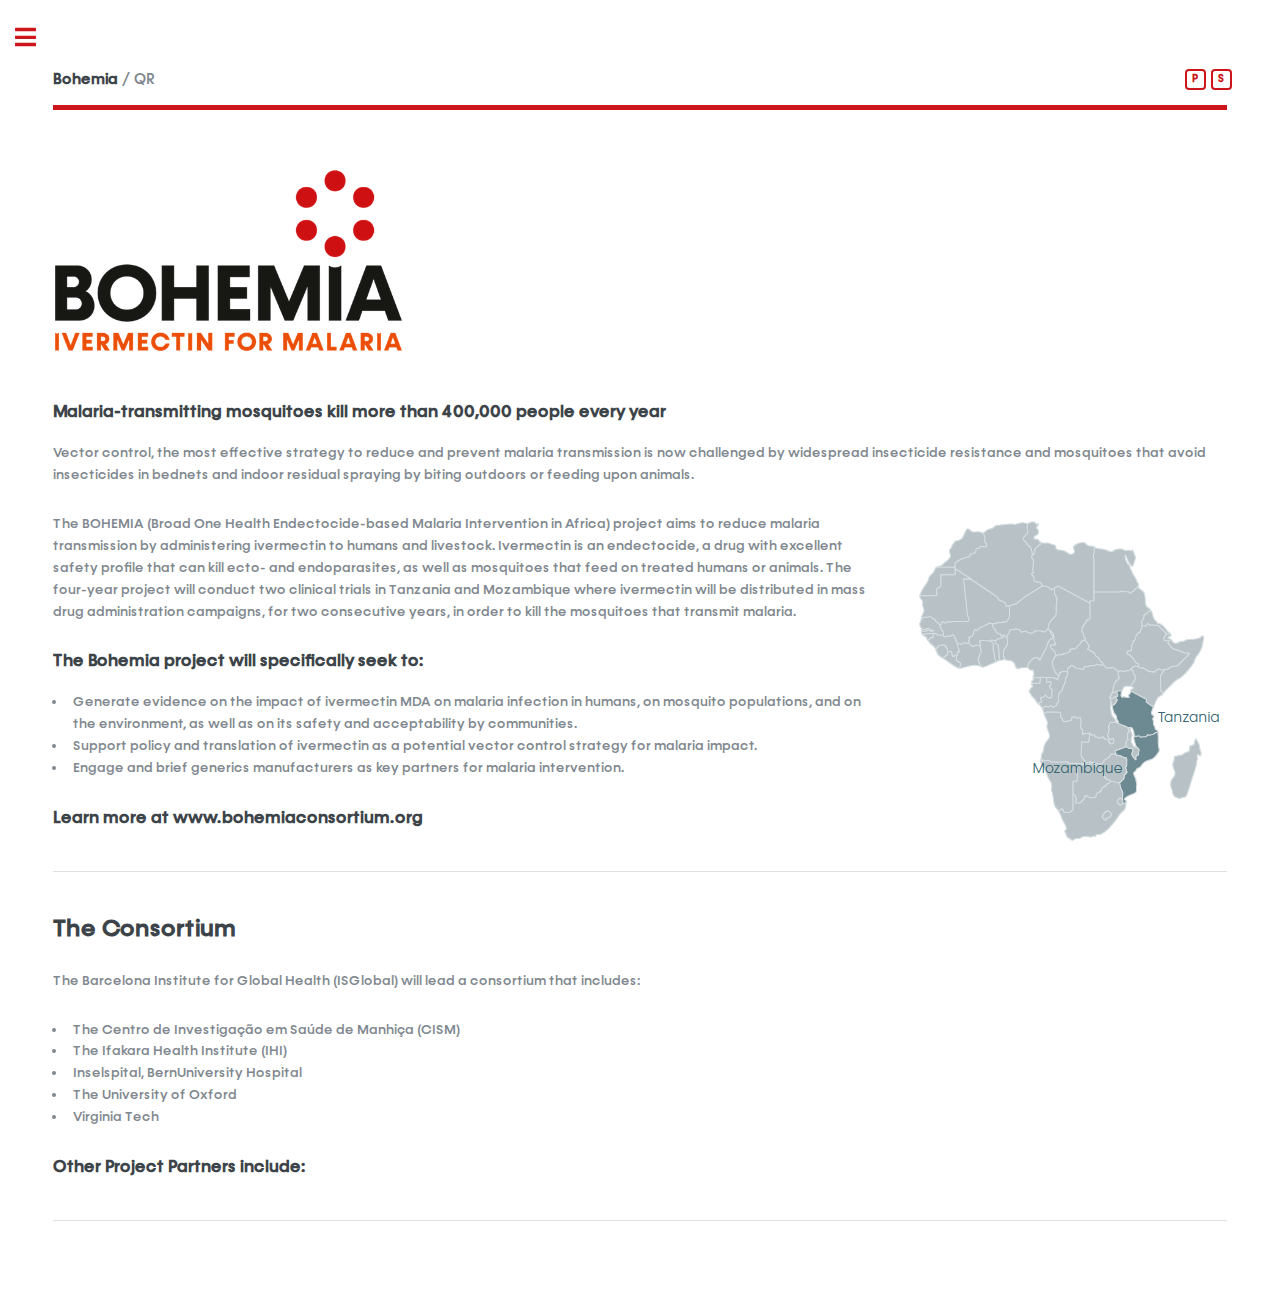
==== commit 6f20d838: "more edits to site" ====
--- a/bohemia.html
+++ b/bohemia.html
@@ -33,9 +33,10 @@
 								<section>
 
 									<span class="image main"><img src="images/bohemia_logo.png" alt="" /></span>
-                                    
+                        
                                     <h3>Malaria-transmitting mosquitoes kill more than 400,000 people every year</h3>
 									<p>Vector control, the most effective strategy to reduce and prevent malaria transmission is now challenged by widespread insecticide resistance and mosquitoes that avoid insecticides in bednets and indoor residual spraying by biting outdoors or feeding upon animals.</p>
+                                    <span class="image right"><img src="images/moztan.png" alt="" /></span>
                                     <p>The BOHEMIA (Broad One Health Endectocide-based Malaria Intervention in Africa) project aims to reduce malaria transmission by administering ivermectin to humans and livestock. Ivermectin is an endectocide, a drug with excellent safety profile that can kill ecto- and endoparasites, as well as mosquitoes that feed on treated humans or animals. The four-year project will conduct two clinical trials in Tanzania and Mozambique where ivermectin will be distributed in mass drug administration campaigns, for two consecutive years, in order to kill the mosquitoes that transmit malaria.</p>
                                     
                                     <h3>The Bohemia project will specifically seek to:</h3>
--- a/assets/css/main.css
+++ b/assets/css/main.css
@@ -1063,7 +1063,8 @@
   border-radius: 0.375em;
   border: 0;
   display: inline-block;
-  position: relative; }
+  position: relative;
+}
   .image img {
     border-radius: 0.375em;
     display: block; }
